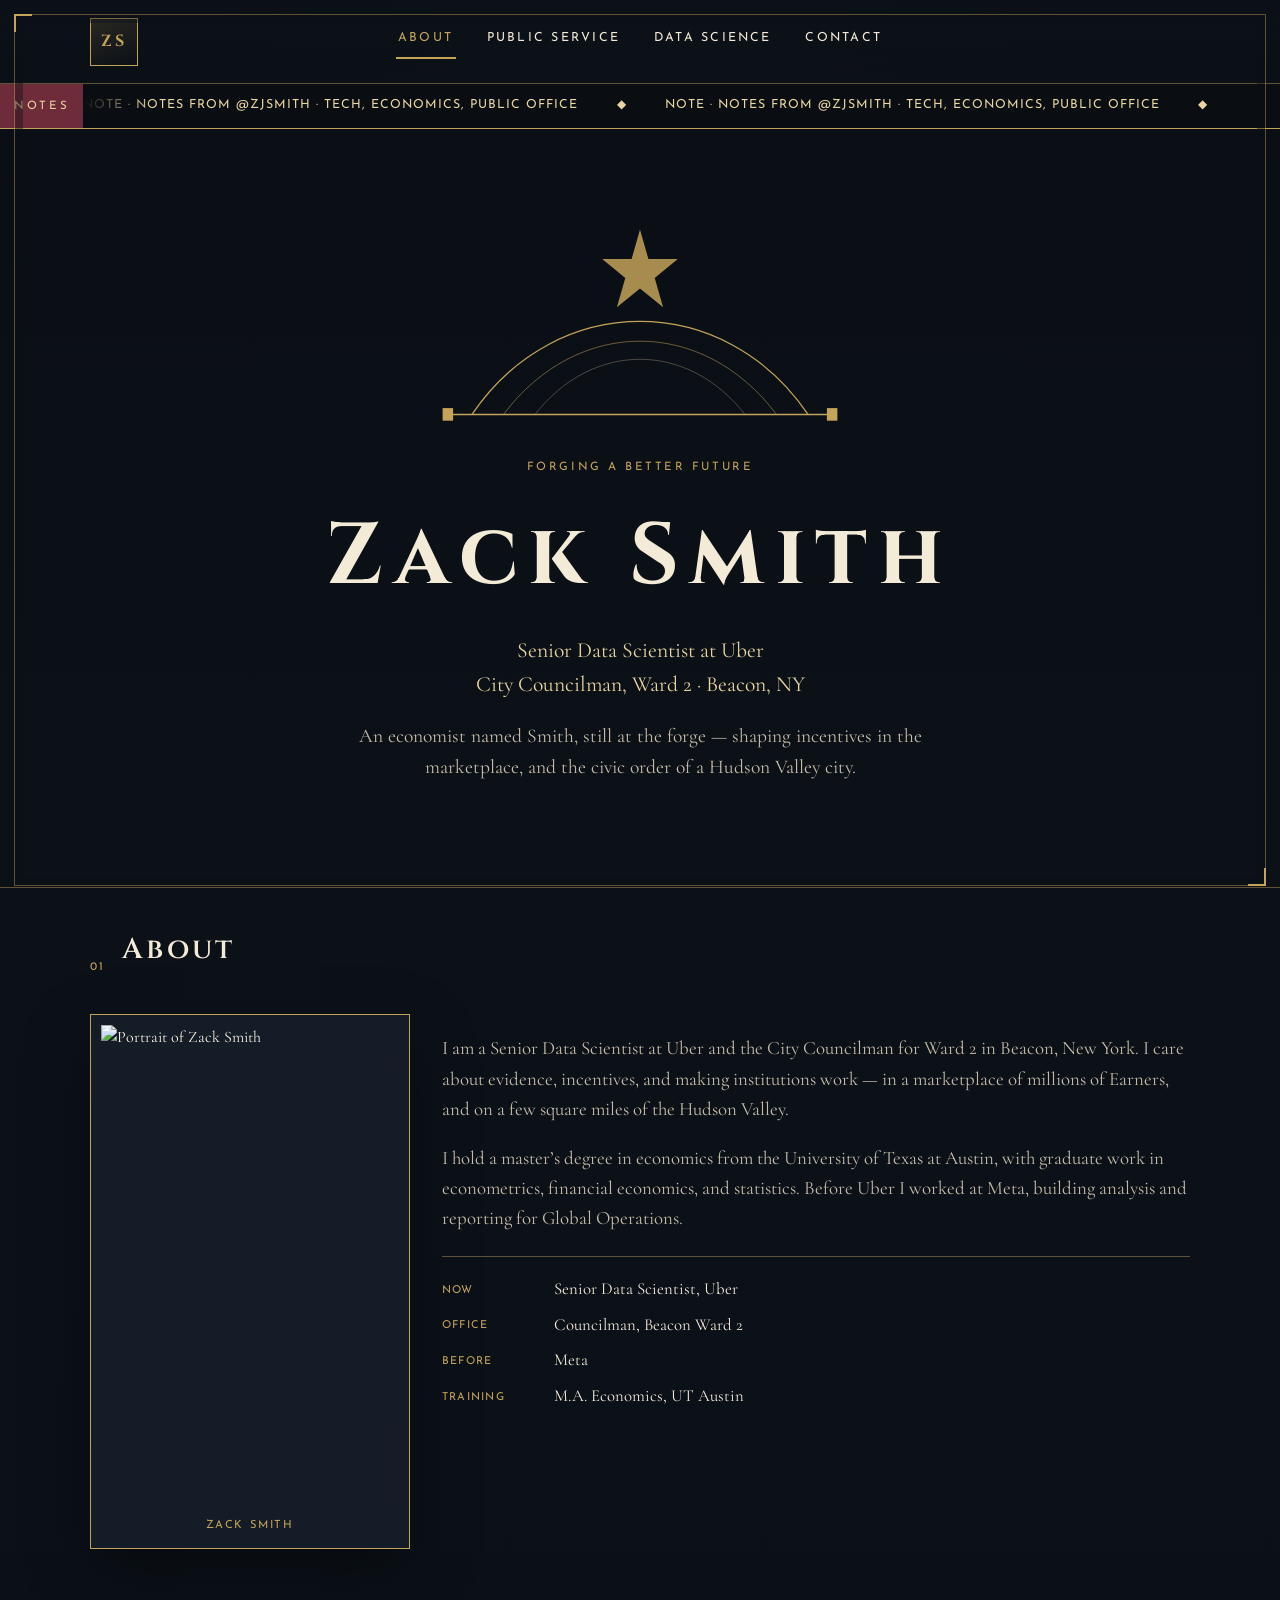
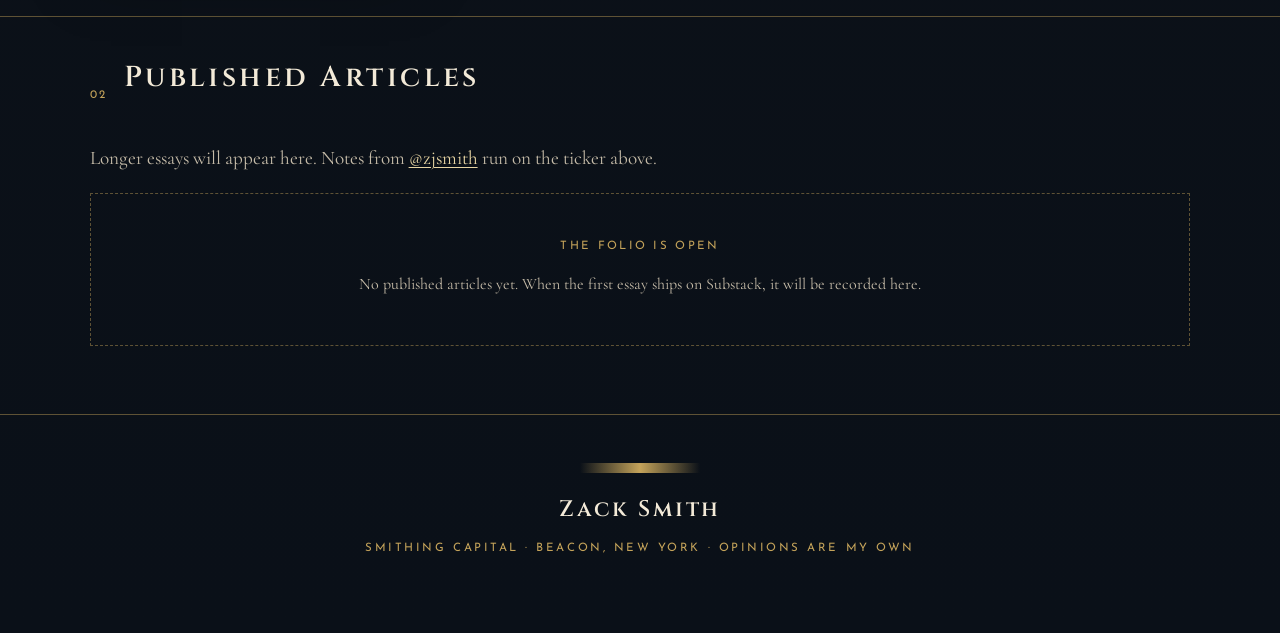
==== personal_website/index.html @ 1ad1dfb5 "Add Zack Smith personal site with an edit guide. Co-authored-by: Cursor <cursoragent@cursor.com>" ====
<!DOCTYPE html>
<html lang="en">
  <head>
    <meta charset="UTF-8" />
    <meta name="viewport" content="width=device-width, initial-scale=1.0" />
    <title>Zack Smith · Data Scientist &amp; Councilman</title>
    <meta
      name="description"
      content="Zack Smith is a Senior Data Scientist at Uber and City Councilman for Ward 2 in Beacon, New York. Writing on tech, economics, and public office."
    />
    <link rel="preconnect" href="https://fonts.googleapis.com" />
    <link rel="preconnect" href="https://fonts.gstatic.com" crossorigin />
    <link
      href="https://fonts.googleapis.com/css2?family=Cinzel:wght@400;600;700&family=Cormorant+Garamond:ital,wght@0,400;0,500;0,600;1,400;1,500&family=Josefin+Sans:wght@300;400;500;600&display=swap"
      rel="stylesheet"
    />
    <link rel="stylesheet" href="./src/styles.css" />
  </head>
  <body>
    <div class="page-frame" aria-hidden="true"></div>

    <header class="site-header">
      <a class="monogram" href="#about" aria-label="Zack Smith home">ZS</a>
      <nav class="site-nav" aria-label="Primary">
        <a href="#about" data-nav="about">About</a>
        <a href="#public-service" data-nav="public-service">Public Service</a>
        <a href="#data-science" data-nav="data-science">Data Science</a>
        <a href="#contact" data-nav="contact">Contact</a>
      </nav>
    </header>

    <div class="ticker-wrap" aria-label="Latest Substack notes">
      <span class="ticker-badge">Notes</span>
      <div class="ticker-window">
        <div class="ticker-track" id="ticker-track">
          <span>Loading the wire…</span>
        </div>
      </div>
    </div>

    <main>
      <section class="page is-active" id="about" data-page="about">
        <div class="hero">
          <div class="hero-ornament" aria-hidden="true">
            <svg viewBox="0 0 400 200" fill="none">
              <path d="M200 12 L208 40 L236 40 L214 58 L222 86 L200 68 L178 86 L186 58 L164 40 L192 40 Z" fill="#c4a35a" opacity="0.85" />
              <path d="M40 188 C120 70 280 70 360 188" stroke="#c4a35a" stroke-width="1.2" />
              <path d="M70 188 C140 95 260 95 330 188" stroke="#c4a35a" stroke-width="0.7" opacity="0.7" />
              <path d="M100 188 C155 118 245 118 300 188" stroke="#e8d5a3" stroke-width="0.5" opacity="0.55" />
              <line x1="20" y1="188" x2="380" y2="188" stroke="#c4a35a" stroke-width="1.4" />
              <rect x="12" y="182" width="10" height="12" fill="#c4a35a" />
              <rect x="378" y="182" width="10" height="12" fill="#c4a35a" />
            </svg>
          </div>
          <p class="eyebrow">Forging a better future</p>
          <h1>Zack Smith</h1>
          <p class="hero-roles">Senior Data Scientist at Uber<br />City Councilman, Ward 2 · Beacon, NY</p>
          <p class="hero-lede">
            An economist named Smith, still at the forge — shaping incentives in the marketplace,
            and the civic order of a Hudson Valley city.
          </p>
        </div>

        <div class="panel inner">
          <div class="section-head">
            <span class="section-index">01</span>
            <h2>About</h2>
            <div class="rule"></div>
          </div>
          <div class="about-grid">
            <div class="portrait-frame">
              <img
                src="https://pbs.twimg.com/profile_images/2091632681578536960/deAurGRJ_400x400.jpg"
                alt="Portrait of Zack Smith"
                width="480"
                height="480"
              />
              <span class="frame-caption">Zack Smith</span>
            </div>
            <div class="about-copy">
              <p>
                I am a Senior Data Scientist at Uber and the City Councilman for Ward 2 in Beacon,
                New York. I care about evidence, incentives, and making institutions work — in a
                marketplace of millions of Earners, and on a few square miles of the Hudson Valley.
              </p>
              <p>
                I hold a master’s degree in economics from the University of Texas at Austin, with
                graduate work in econometrics, financial economics, and statistics. Before Uber I
                worked at Meta, building analysis and reporting for Global Operations.
              </p>
              <ul class="vital-stats">
                <li><span>Now</span> Senior Data Scientist, Uber</li>
                <li><span>Office</span> Councilman, Beacon Ward 2</li>
                <li><span>Before</span> Meta</li>
                <li><span>Training</span> M.A. Economics, UT Austin</li>
              </ul>
            </div>
          </div>
        </div>

        <div class="panel inner articles-panel">
          <div class="section-head">
            <span class="section-index">02</span>
            <h2>Published Articles</h2>
            <div class="rule"></div>
          </div>
          <p class="dispatch-intro">
            Longer essays will appear here. Notes from
            <a href="https://substack.com/@zjsmith" target="_blank" rel="noopener noreferrer">@zjsmith</a>
            run on the ticker above.
          </p>
          <div id="article-list" class="article-list">
            <p class="feed-status on-dark">Loading articles…</p>
          </div>
        </div>
      </section>

      <section class="page" id="public-service" data-page="public-service" hidden>
        <div class="panel">
          <div class="section-head">
            <span class="section-index">03</span>
            <h2>Public Service</h2>
            <div class="rule"></div>
          </div>
          <div class="civic-layout">
            <div>
              <p class="civic-kicker">City of Beacon · Ward 2</p>
              <h3>Councilman Zack Smith</h3>
              <p>
                Sworn in on January 4, 2026. I ran because Beacon’s quality of life can be improved
                with data, research, and attention to residents who feel overlooked as the city
                redevelops.
              </p>
              <blockquote>
                “As a data scientist, I am able to use data and research to make the best-informed
                decisions for our city, which is especially important with big decisions coming for
                zoning and redevelopment projects.”
              </blockquote>
              <p>
                Priorities I have raised with Ward 2 residents include holding short-term-rental
                landlords accountable, working with Main Street landlords on weekend parking, and
                enforcing quality-of-life rules — parking, leashes, noise — so Beacon stays orderly
                as it grows.
              </p>
              <p>
                City Council meetings and workshops are streamed and archived on the City of Beacon
                YouTube channel. Follow along there, then write me at
                <a href="mailto:zsmith@beaconny.gov">zsmith@beaconny.gov</a>
                if you have a Ward 2 or city issue.
              </p>
              <div class="hero-links start">
                <a
                  class="gold-btn"
                  href="https://www.youtube.com/channel/UCvPpigGwZDeR7WYmw-SuDxg"
                  target="_blank"
                  rel="noopener noreferrer"
                  >City of Beacon on YouTube</a
                >
                <a
                  class="ghost-btn"
                  href="https://beaconny.gov/index.php/meeting-videos/"
                  target="_blank"
                  rel="noopener noreferrer"
                  >Meeting videos</a
                >
              </div>
            </div>
            <aside class="civic-card">
              <p class="civic-card-label">The Record</p>
              <ul>
                <li>First-time candidate, elected 2025</li>
                <li>Sworn in January 4, 2026</li>
                <li>Ward 2 representative</li>
                <li>Watch meetings on YouTube</li>
              </ul>
              <a
                class="text-link"
                href="https://highlandscurrent.org/2025/10/27/beacon-council-to-get-makeover/"
                target="_blank"
                rel="noopener noreferrer"
                >Candidate Q&amp;A, The Highlands Current →</a
              >
            </aside>
          </div>
        </div>
      </section>

      <section class="page" id="data-science" data-page="data-science" hidden>
        <div class="panel">
          <div class="section-head">
            <span class="section-index">04</span>
            <h2>Data Science</h2>
            <div class="rule"></div>
          </div>
          <div class="ds-layout">
            <div>
              <p class="civic-kicker">Uber · New York</p>
              <h3>Senior Data Scientist</h3>
              <p>
                I run experiments to improve the onboarding funnel for Earners — the people who
                drive, deliver, and make the marketplace work. The job is measurement with
                consequences: design the test, ship the analysis, and recommend the product change.
              </p>
              <p>
                Day to day that looks like A/B tests, switchbacks, and synthetic controls; Python
                notebooks end-to-end; Hive and Spark for scheduled datasets; Presto SQL for
                analysis; and dashboards in Google Data Studio for engineering, product, and senior
                leadership.
              </p>
              <p>
                Code and one-off analytics live on GitHub.
              </p>
              <a
                class="gold-btn"
                href="https://github.com/ZSmith-Analytics"
                target="_blank"
                rel="noopener noreferrer"
                >GitHub · ZSmith-Analytics</a
              >
            </div>
            <aside class="civic-card">
              <p class="civic-card-label">The Bench</p>
              <ul>
                <li>Experiment design &amp; causal inference</li>
                <li>Python, Presto SQL, Hive, Spark</li>
                <li>Product science for Earner onboarding</li>
                <li>Stakeholder reporting &amp; decision memos</li>
              </ul>
            </aside>
          </div>
        </div>
      </section>

      <section class="page" id="contact" data-page="contact" hidden>
        <div class="panel">
          <div class="section-head">
            <span class="section-index">05</span>
            <h2>Contact</h2>
            <div class="rule"></div>
          </div>
          <div class="contact-grid">
            <article class="contact-card">
              <p class="ticket-kicker">Personal or business inquiries</p>
              <h3>
                <a href="mailto:zacksmith.analytics@outlook.com">zacksmith.analytics@outlook.com</a>
              </h3>
              <p>For personal or business inquiries.</p>
            </article>
            <article class="contact-card">
              <p class="ticket-kicker">City of Beacon</p>
              <h3>
                <a href="mailto:zsmith@beaconny.gov">zsmith@beaconny.gov</a>
              </h3>
              <p>For City of Beacon issues.</p>
            </article>
            <article class="contact-card socials">
              <p class="ticket-kicker">Socials</p>
              <h3>To keep up with my latest</h3>
              <ul class="social-list">
                <li>
                  <a href="https://x.com/zacksmith_data" target="_blank" rel="noopener noreferrer">X · @zacksmith_data</a>
                </li>
                <li>
                  <a href="https://zjsmith.substack.com" target="_blank" rel="noopener noreferrer">Substack · @zjsmith</a>
                </li>
                <li>
                  <a href="https://www.linkedin.com/in/zachary-smith-data/" target="_blank" rel="noopener noreferrer">LinkedIn</a>
                </li>
                <li>
                  <a href="https://github.com/ZSmith-Analytics" target="_blank" rel="noopener noreferrer">GitHub</a>
                </li>
              </ul>
            </article>
          </div>
        </div>
      </section>
    </main>

    <footer class="site-footer">
      <div class="footer-ornament" aria-hidden="true"></div>
      <p class="footer-name">Zack Smith</p>
      <p class="footer-meta">Smithing capital · Beacon, New York · Opinions are my own</p>
    </footer>

    <script type="module" src="./src/main.js"></script>
  </body>
</html>
---- personal_website/src/styles.css ----
:root {
  --navy: #0c1118;
  --navy-2: #141c28;
  --ink: #f3ead8;
  --muted: #c5bba8;
  --gold: #c4a35a;
  --gold-bright: #e8d5a3;
  --burgundy: #6e2c3a;
  --line: rgba(196, 163, 90, 0.45);
  --shadow: 0 24px 60px rgba(0, 0, 0, 0.35);
}

*,
*::before,
*::after {
  box-sizing: border-box;
}

html {
  scroll-behavior: smooth;
}

body {
  margin: 0;
  font-family: "Cormorant Garamond", Georgia, serif;
  background:
    radial-gradient(1200px 600px at 50% -10%, rgba(196, 163, 90, 0.12), transparent 55%),
    linear-gradient(180deg, #0a0e14 0%, var(--navy) 40%, #0a1018 100%);
  color: var(--ink);
  line-height: 1.6;
  min-height: 100vh;
}

.page-frame {
  pointer-events: none;
  position: fixed;
  inset: 14px;
  border: 1px solid var(--line);
  box-shadow: inset 0 0 0 8px rgba(12, 17, 24, 0.4);
  z-index: 40;
}

.page-frame::before,
.page-frame::after {
  content: "";
  position: absolute;
  width: 18px;
  height: 18px;
  border: 2px solid var(--gold);
}

.page-frame::before {
  top: -1px;
  left: -1px;
  border-right: 0;
  border-bottom: 0;
}

.page-frame::after {
  right: -1px;
  bottom: -1px;
  border-left: 0;
  border-top: 0;
}

a {
  color: var(--gold-bright);
  text-decoration-thickness: 1px;
  text-underline-offset: 3px;
}

img {
  max-width: 100%;
  display: block;
}

.site-header {
  position: sticky;
  top: 0;
  z-index: 30;
  display: grid;
  grid-template-columns: 48px 1fr 48px;
  align-items: center;
  gap: 1.5rem;
  padding: 1.1rem 7vw;
  background: linear-gradient(180deg, rgba(12, 17, 24, 0.96), rgba(12, 17, 24, 0.78));
  border-bottom: 1px solid var(--line);
  backdrop-filter: blur(10px);
}

.monogram {
  font-family: "Cinzel", serif;
  font-weight: 700;
  letter-spacing: 0.18em;
  color: var(--gold);
  border: 1px solid var(--gold);
  width: 48px;
  height: 48px;
  display: grid;
  place-items: center;
  text-decoration: none;
  background: linear-gradient(160deg, rgba(196, 163, 90, 0.16), transparent);
}

.site-nav {
  display: flex;
  justify-content: center;
  gap: 1.8rem;
  font-family: "Josefin Sans", sans-serif;
  font-size: 0.78rem;
  letter-spacing: 0.18em;
  text-transform: uppercase;
}

.site-nav a {
  color: var(--ink);
  text-decoration: none;
  padding: 0.35rem 0.15rem 0.5rem;
  border-bottom: 2px solid transparent;
}

.site-nav a:hover,
.site-nav a.is-active {
  color: var(--gold);
}

.site-nav a.is-active {
  border-bottom-color: var(--gold);
}

.page {
  display: none;
}

.page.is-active {
  display: block !important;
}

.hero {
  text-align: center;
  padding: 5.5rem 7vw 4.5rem;
}

.hero-ornament {
  width: min(420px, 80vw);
  margin: 0 auto 1.4rem;
}

.eyebrow,
.ticket-kicker,
.civic-kicker,
.civic-card-label,
.when,
.section-index,
.ticker-badge,
.footer-meta {
  font-family: "Josefin Sans", sans-serif;
  letter-spacing: 0.22em;
  text-transform: uppercase;
  font-size: 0.72rem;
  color: var(--gold);
}

.hero h1,
.section-head h2,
.footer-name {
  font-family: "Cinzel", serif;
  font-weight: 600;
  letter-spacing: 0.12em;
  margin: 0.2rem 0;
}

.hero h1 {
  font-size: clamp(2.8rem, 8vw, 5.4rem);
  font-weight: 700;
}

.hero-roles {
  font-size: 1.35rem;
  color: var(--gold-bright);
  margin: 0.4rem 0 1.2rem;
}

.hero-lede {
  max-width: 38rem;
  margin: 0 auto 2rem;
  font-size: 1.22rem;
  color: var(--muted);
}

.hero-links,
.footer-links {
  display: flex;
  flex-wrap: wrap;
  gap: 0.8rem;
  justify-content: center;
}

.hero-links.start {
  justify-content: flex-start;
  margin-top: 1.4rem;
}

.gold-btn,
.ghost-btn {
  font-family: "Josefin Sans", sans-serif;
  letter-spacing: 0.14em;
  text-transform: uppercase;
  font-size: 0.72rem;
  padding: 0.85rem 1.2rem;
  text-decoration: none;
  display: inline-block;
}

.gold-btn {
  background: linear-gradient(180deg, #d9bc74, var(--gold));
  color: #1a140c;
  border: 1px solid #f0e1b4;
}

.gold-btn.compact {
  margin-top: 1rem;
  padding: 0.65rem 0.95rem;
}

.ghost-btn {
  border: 1px solid var(--line);
  color: var(--ink);
}

.panel {
  padding: 4.2rem 7vw;
  border-top: 1px solid var(--line);
}

.panel.inner {
  padding-top: 2.2rem;
}

.section-head {
  display: grid;
  grid-template-columns: auto 1fr auto;
  align-items: end;
  gap: 1rem;
  margin-bottom: 2.4rem;
}

.section-head h2 {
  font-size: 1.8rem;
}

.rule {
  height: 1px;
  background: linear-gradient(90deg, var(--gold), transparent);
  align-self: center;
}

.about-grid,
.civic-layout,
.ds-layout,
.contact-grid,
.article-list {
  display: grid;
  gap: 2rem;
}

.about-grid {
  grid-template-columns: minmax(220px, 320px) 1fr;
  align-items: start;
}

.portrait-frame {
  border: 1px solid var(--gold);
  padding: 10px;
  background: var(--navy-2);
  box-shadow: var(--shadow);
}

.portrait-frame img {
  width: 100%;
  aspect-ratio: 1;
  object-fit: cover;
  filter: contrast(1.05) saturate(0.85);
}

.frame-caption {
  display: block;
  text-align: center;
  padding: 0.7rem 0 0.2rem;
  font-family: "Josefin Sans", sans-serif;
  letter-spacing: 0.14em;
  text-transform: uppercase;
  font-size: 0.7rem;
  color: var(--gold);
}

.about-copy p,
.civic-layout p,
.ds-layout p,
.contact-card p {
  font-size: 1.18rem;
  color: var(--muted);
}

.vital-stats {
  list-style: none;
  padding: 1.2rem 0 0;
  margin: 1.4rem 0 0;
  border-top: 1px solid var(--line);
  display: grid;
  gap: 0.55rem;
}

.vital-stats li {
  display: grid;
  grid-template-columns: 7rem 1fr;
  font-size: 1.05rem;
}

.vital-stats span {
  color: var(--gold);
  font-family: "Josefin Sans", sans-serif;
  letter-spacing: 0.12em;
  text-transform: uppercase;
  font-size: 0.68rem;
  padding-top: 0.35rem;
}

.timeline {
  list-style: none;
  margin: 0;
  padding: 0;
  display: grid;
  gap: 2rem;
}

.timeline li {
  padding-left: 1.4rem;
  border-left: 2px solid var(--gold);
}

.civic-layout h3,
.ds-layout h3,
.contact-card h3,
.article-card h3 {
  font-family: "Cinzel", serif;
  font-size: 1.25rem;
  margin: 0.2rem 0 0.6rem;
}

.contact-card h3 a,
.article-card h3 a {
  color: inherit;
  text-decoration: none;
}

.contact-card h3 a:hover,
.article-card h3 a:hover {
  color: var(--gold);
}

.where {
  color: var(--gold-bright);
  font-style: italic;
  margin: 0.15rem 0 0.4rem;
}

.civic {
  background: linear-gradient(180deg, rgba(110, 44, 58, 0.16), transparent 70%);
}

.civic-layout,
.ds-layout {
  grid-template-columns: 1.4fr 0.8fr;
}

.contact-grid {
  grid-template-columns: 1fr 1fr;
}

.contact-card {
  border: 1px solid var(--line);
  padding: 1.6rem 1.5rem;
  background: rgba(20, 28, 40, 0.55);
}

.contact-card.socials {
  grid-column: 1 / -1;
}

.social-list {
  list-style: none;
  padding: 0;
  margin: 0.8rem 0 0;
  display: grid;
  gap: 0.45rem;
}

.social-list a {
  font-family: "Josefin Sans", sans-serif;
  letter-spacing: 0.08em;
  text-transform: uppercase;
  font-size: 0.82rem;
  text-decoration: none;
}

.empty-folio {
  border: 1px dashed var(--line);
  padding: 2rem 1.5rem;
  text-align: center;
  color: var(--muted);
}

.empty-kicker {
  font-family: "Josefin Sans", sans-serif;
  letter-spacing: 0.2em;
  text-transform: uppercase;
  font-size: 0.72rem;
  color: var(--gold);
}

.article-card {
  border-top: 2px solid var(--gold);
  padding-top: 1rem;
}

.feed-status.on-dark {
  color: var(--muted);
}

blockquote {
  margin: 1.4rem 0;
  padding: 0 0 0 1.2rem;
  border-left: 3px solid var(--gold);
  font-size: 1.28rem;
  font-style: italic;
  color: var(--ink);
}

.civic-card {
  border: 1px solid var(--gold);
  padding: 1.5rem;
  background: rgba(20, 28, 40, 0.7);
  align-self: start;
}

.civic-card ul {
  padding-left: 1.1rem;
  color: var(--muted);
}

.text-link {
  display: inline-block;
  margin-top: 0.8rem;
  font-family: "Josefin Sans", sans-serif;
  font-size: 0.75rem;
  letter-spacing: 0.08em;
  text-transform: uppercase;
}

.dispatch-intro {
  font-size: 1.2rem;
  color: var(--muted);
  max-width: 46rem;
}

.ticker-wrap {
  margin: 0;
  display: grid;
  grid-template-columns: auto 1fr;
  border-bottom: 1px solid var(--gold);
  background: #0a0d12;
  overflow: hidden;
  position: sticky;
  top: 73px;
  z-index: 25;
}

.ticker-badge {
  padding: 0.7rem 0.9rem;
  background: var(--burgundy);
  color: var(--gold-bright);
  display: grid;
  place-items: center;
}

.ticker-window {
  overflow: hidden;
  mask-image: linear-gradient(90deg, transparent, #000 6%, #000 94%, transparent);
}

.ticker-track {
  display: flex;
  gap: 2.4rem;
  white-space: nowrap;
  padding: 0.75rem 0;
  width: max-content;
  animation: marquee 42s linear infinite;
  font-family: "Josefin Sans", sans-serif;
  letter-spacing: 0.08em;
  text-transform: uppercase;
  font-size: 0.78rem;
  color: var(--gold-bright);
}

.ticker-track a {
  color: var(--gold-bright);
  text-decoration: none;
}

@keyframes marquee {
  from {
    transform: translateX(0);
  }
  to {
    transform: translateX(-50%);
  }
}

.ticket-row {
  grid-template-columns: 1fr 1fr;
}

.ticket {
  display: grid;
  grid-template-columns: 88px 1fr;
  min-height: 320px;
  background: #f4ead8;
  color: #1b140f;
  box-shadow: var(--shadow);
  position: relative;
}

.ticket::before,
.ticket::after {
  content: "";
  position: absolute;
  width: 18px;
  height: 18px;
  background: var(--navy);
  border-radius: 50%;
  left: 79px;
}

.ticket::before {
  top: -9px;
}

.ticket::after {
  bottom: -9px;
}

.ticket-stub {
  background: repeating-linear-gradient(
    135deg,
    #6e2c3a,
    #6e2c3a 10px,
    #5a2430 10px,
    #5a2430 20px
  );
  color: #f4ead8;
  writing-mode: vertical-rl;
  transform: rotate(180deg);
  display: flex;
  justify-content: space-between;
  align-items: center;
  padding: 1rem 0.4rem;
  font-family: "Josefin Sans", sans-serif;
  letter-spacing: 0.18em;
  text-transform: uppercase;
  font-size: 0.72rem;
  border-right: 2px dashed rgba(244, 234, 216, 0.45);
}

.ticket-stub.substack {
  background: repeating-linear-gradient(
    135deg,
    #1c2a22,
    #1c2a22 10px,
    #152019 10px,
    #152019 20px
  );
}

.stub-num {
  letter-spacing: 0.08em;
}

.ticket-body {
  padding: 1.4rem 1.5rem 1.5rem;
}

.ticket-kicker {
  color: var(--burgundy);
  margin: 0;
}

.ticket-body h3 {
  color: #1b140f;
}

.feed-list {
  display: grid;
  gap: 0.9rem;
  min-height: 8rem;
}

.feed-item {
  border-bottom: 1px solid rgba(110, 44, 58, 0.2);
  padding-bottom: 0.7rem;
}

.feed-item a {
  color: #1b140f;
  font-weight: 600;
  text-decoration: none;
  font-size: 1.08rem;
}

.feed-item p {
  margin: 0.25rem 0 0;
  color: #4d4338;
  font-size: 1rem;
}

.feed-meta {
  font-family: "Josefin Sans", sans-serif;
  font-size: 0.68rem;
  letter-spacing: 0.12em;
  text-transform: uppercase;
  color: #8a6a2f;
}

.feed-status {
  color: #5c5248;
  font-style: italic;
}

.tweet-embed {
  max-height: 360px;
  overflow: auto;
  background: #f4ead8;
}

.tweet-embed iframe {
  width: 100% !important;
}

.edu-grid {
  grid-template-columns: repeat(3, 1fr);
}

.edu-grid article {
  border-top: 2px solid var(--gold);
  padding-top: 1rem;
}

.site-footer {
  padding: 3rem 7vw 4rem;
  text-align: center;
  border-top: 1px solid var(--line);
}

.footer-ornament {
  width: 120px;
  height: 10px;
  margin: 0 auto 1.2rem;
  background: linear-gradient(90deg, transparent, var(--gold), transparent);
}

.footer-name {
  font-size: 1.4rem;
}

.footer-links a {
  font-family: "Josefin Sans", sans-serif;
  font-size: 0.75rem;
  letter-spacing: 0.14em;
  text-transform: uppercase;
  text-decoration: none;
  color: var(--muted);
}

.footer-links a:hover {
  color: var(--gold);
}

@media (max-width: 900px) {
  .page-frame {
    display: none;
  }

  .site-header {
    grid-template-columns: 1fr;
    justify-items: center;
    padding: 0.9rem 1.2rem;
  }

  .site-nav {
    order: 3;
    width: 100%;
    justify-content: center;
    flex-wrap: wrap;
    gap: 0.9rem 1.1rem;
  }

  .about-grid,
  .civic-layout,
  .ds-layout,
  .contact-grid {
    grid-template-columns: 1fr;
  }

  .contact-card.socials {
    grid-column: auto;
  }

  .ticker-wrap {
    top: auto;
    position: relative;
  }

  .ticket {
    grid-template-columns: 64px 1fr;
  }

  .ticket::before,
  .ticket::after {
    left: 55px;
  }
}
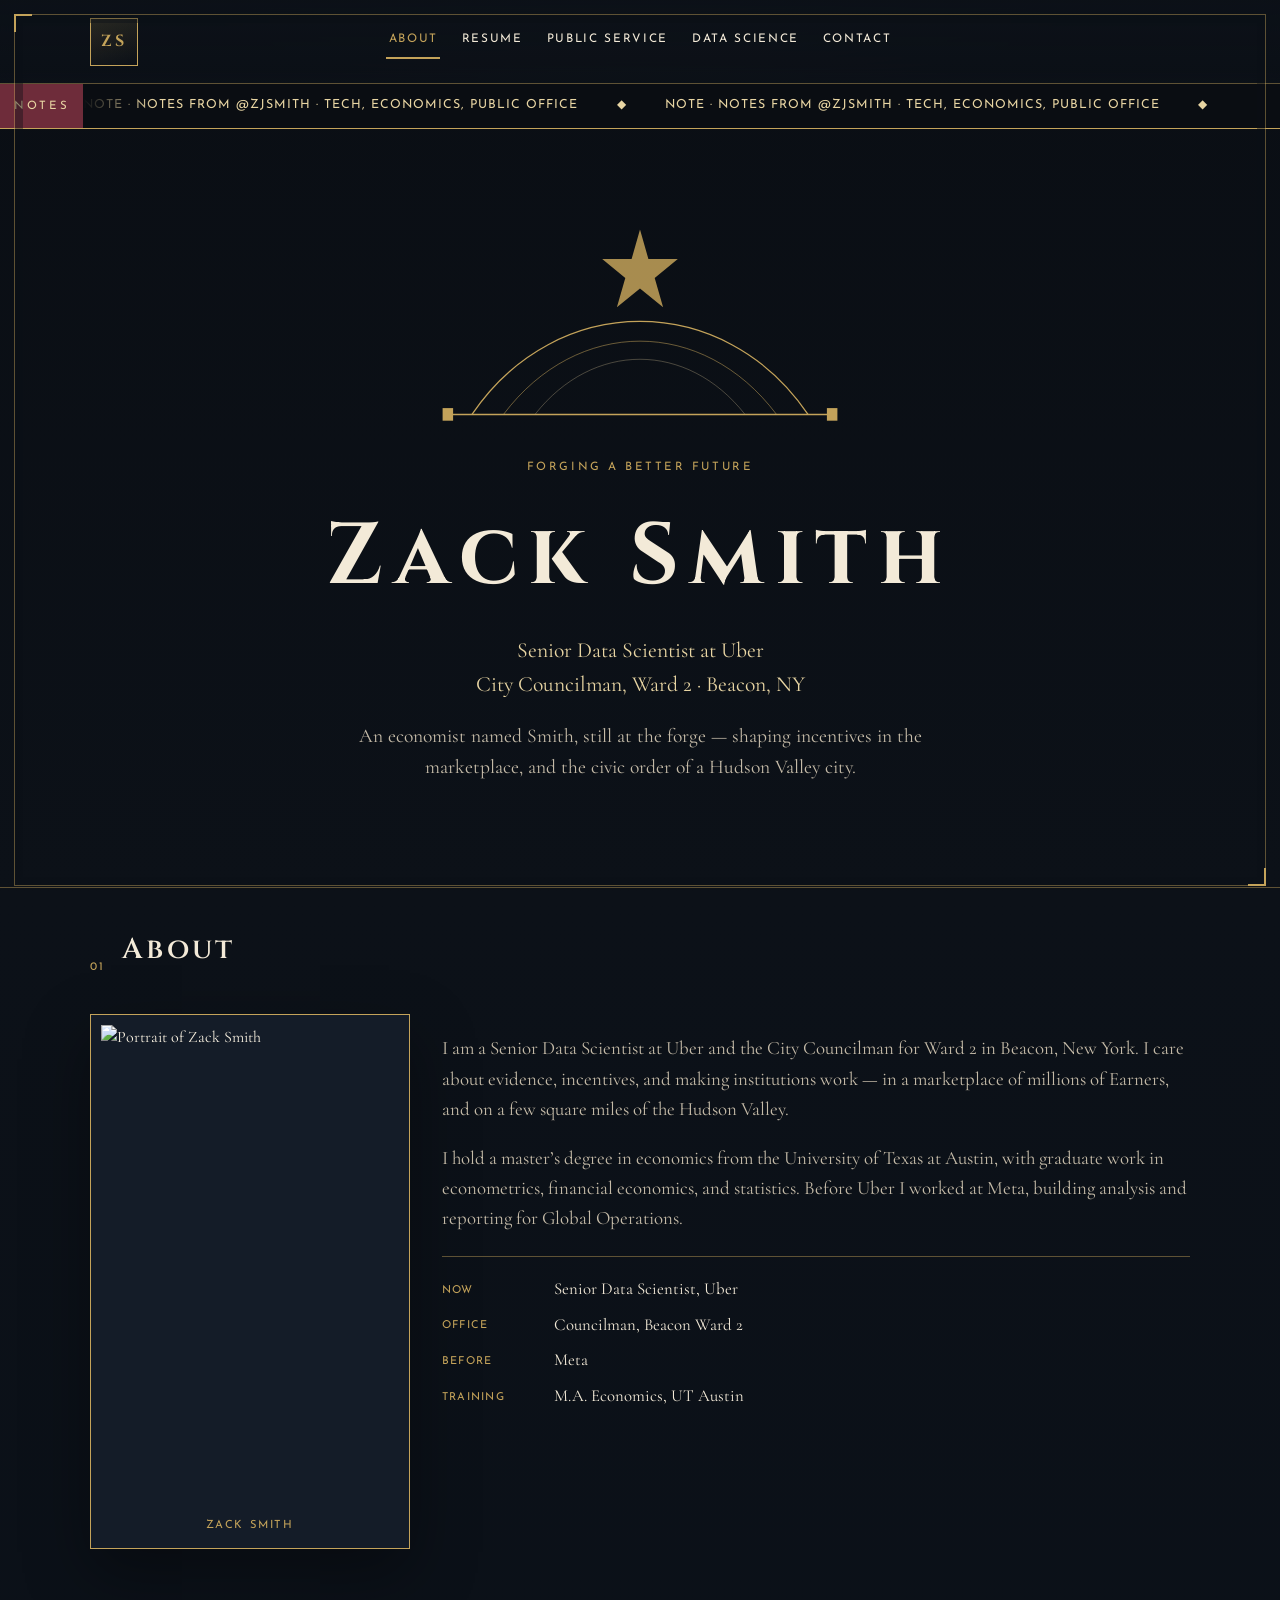
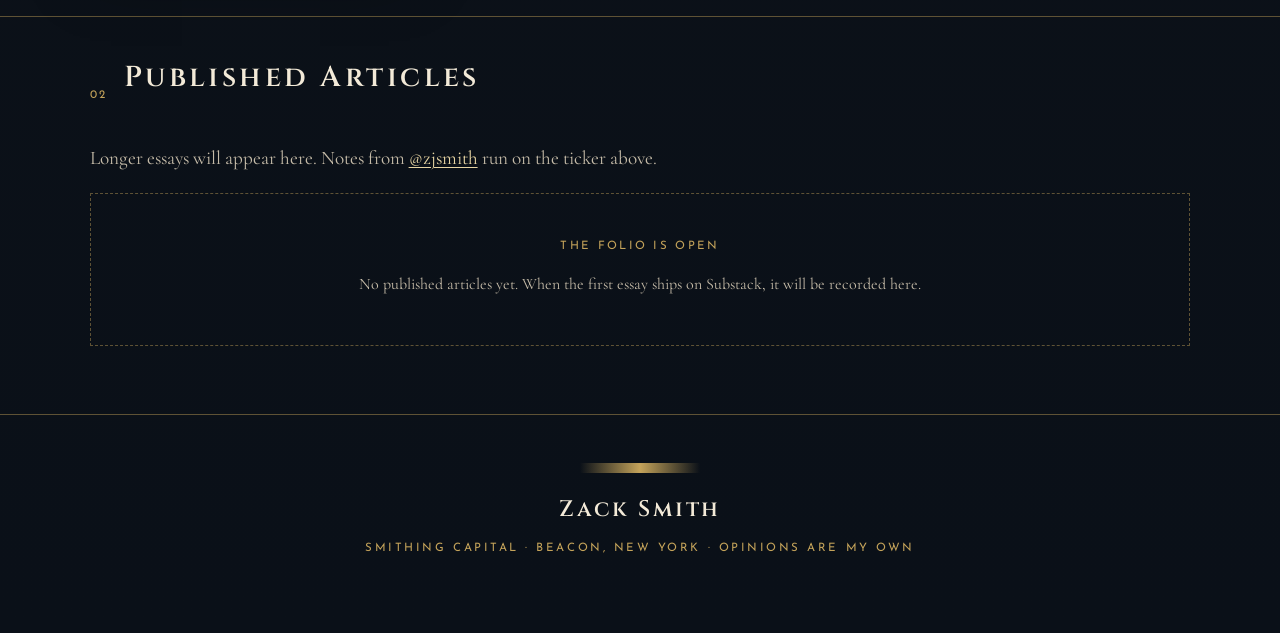
==== commit 42272a35: "Add resume to the site and deploy via GitHub Pages. Co-authored-by: Cursor <cursoragent@cursor.com>" ====
--- a/personal_website/index.html
+++ b/personal_website/index.html
@@ -23,6 +23,7 @@
       <a class="monogram" href="#about" aria-label="Zack Smith home">ZS</a>
       <nav class="site-nav" aria-label="Primary">
         <a href="#about" data-nav="about">About</a>
+        <a href="#resume" data-nav="resume">Resume</a>
         <a href="#public-service" data-nav="public-service">Public Service</a>
         <a href="#data-science" data-nav="data-science">Data Science</a>
         <a href="#contact" data-nav="contact">Contact</a>
@@ -210,13 +211,16 @@
               <p>
                 Code and one-off analytics live on GitHub.
               </p>
-              <a
-                class="gold-btn"
-                href="https://github.com/ZSmith-Analytics"
-                target="_blank"
-                rel="noopener noreferrer"
-                >GitHub · ZSmith-Analytics</a
-              >
+              <div class="hero-links start">
+                <a class="gold-btn" href="#resume">Resume</a>
+                <a
+                  class="gold-btn"
+                  href="https://github.com/ZSmith-Analytics"
+                  target="_blank"
+                  rel="noopener noreferrer"
+                  >GitHub · ZSmith-Analytics</a
+                >
+              </div>
             </div>
             <aside class="civic-card">
               <p class="civic-card-label">The Bench</p>
@@ -228,6 +232,78 @@
               </ul>
             </aside>
           </div>
+        </div>
+      </section>
+
+      <section class="page" id="resume" data-page="resume" hidden>
+        <div class="panel">
+          <div class="section-head">
+            <span class="section-index">02</span>
+            <h2>Resume</h2>
+            <div class="rule"></div>
+          </div>
+          <p class="dispatch-intro">
+            Open the
+            <a href="./resume.html">print-friendly copy</a>
+            if you want to save or paste into a document.
+          </p>
+          <article class="resume-folio">
+            <p class="resume-name">Zack Smith</p>
+            <p class="resume-role">Senior Data Scientist</p>
+            <p class="resume-contact">
+              New York City, New York · zacksmith.analytics@outlook.com · (716) 909-1652
+            </p>
+
+            <h3>Summary</h3>
+            <p>
+              Senior Data Scientist at Uber for the past 5 years, working in Earner Access. I specialize in A/B testing, Causal Inference, and Synthetic Control.
+            </p>
+            <p>
+              I work in an embedded Product team, directly with Senior Product Managers, Senior Engineers, and Tech Leaders, and I have produced dozens of proactive analyses with bespoke metrics that I have developed end-to-end.
+            </p>
+            <p>
+              My analyses have driven business decisions that have saved tens of millions of dollars for the business, and led to double-digit percentage improvements in the Uber Earner Onboarding funnel.
+            </p>
+            <p>
+              I have ultimately presented this work to executive leaders, external stakeholders, and Staff+ level Science experts at the company.
+            </p>
+
+            <h3>Experience</h3>
+            <div class="resume-job">
+              <div class="resume-job-head">
+                <strong>Uber</strong>
+                <span>New York · 2021–Present</span>
+              </div>
+              <p class="resume-title">Senior Data Scientist / Tech Lead</p>
+              <ul>
+                <li>Run experiments to improve the onboarding funnel for Earners — the people who drive, deliver, and make the marketplace work — then recommend product changes to engineering, product, and senior leadership.</li>
+                <li>Design and analyze A/B tests, switchback experiments, and synthetic controls; build studies end-to-end in Python.</li>
+                <li>Schedule production datasets with Hive and Spark; analyze with Presto SQL.</li>
+                <li>Create bespoke metrics and operationalize through pipelines, then report through interactive end-user dashboards.</li>
+                <li>Leading a team with scope across background check, enforcement, and re-onboarding analytics.</li>
+              </ul>
+            </div>
+            <div class="resume-job">
+              <div class="resume-job-head">
+                <strong>Meta</strong>
+                <span>Austin, TX · 2017–2021</span>
+              </div>
+              <p class="resume-title">Data Analyst, Global Operations</p>
+              <ul>
+                <li>Was the go-to data stakeholder in Global IP Operations, building many of the organization's key pipelines and dashboards, while building the organization’s vendor quality measurement framework.</li>
+                <li>Prior, I was the go-to data stakeholder in Ads Integrity Operations. I likewise built many of the organization's key datasets and metrics, while designing a group-sourced quality auditing framework that persisted as the gold-standard Global Operations measurement design for 5+ years.</li>
+              </ul>
+            </div>
+
+            <h3>Education</h3>
+            <p><strong>The University of Texas at Austin</strong><br />Master of Arts, Economics. Graduate work in Econometrics, Financial Economics, and Statistics.</p>
+            <p><strong>SUNY Geneseo</strong><br />Bachelor of Science, Political Science / Economics double-major</p>
+
+            <h3>Skills</h3>
+            <p><strong>Methods:</strong> Experiment design, Causal inference, A/B tests, Switchbacks, Synthetic Controls</p>
+            <p><strong>Tools:</strong> Python, Presto SQL, Hive, Spark, Google Data Studio</p>
+            <p><strong>Focus:</strong> End-to-end ownership of essential business areas, providing data vision and leadership to help the business make the best possible decisions, with integrity</p>
+          </article>
         </div>
       </section>
 
--- a/personal_website/src/styles.css
+++ b/personal_website/src/styles.css
@@ -105,10 +105,10 @@
 .site-nav {
   display: flex;
   justify-content: center;
-  gap: 1.8rem;
-  font-family: "Josefin Sans", sans-serif;
-  font-size: 0.78rem;
-  letter-spacing: 0.18em;
+  gap: 1.2rem;
+  font-family: "Josefin Sans", sans-serif;
+  font-size: 0.74rem;
+  letter-spacing: 0.14em;
   text-transform: uppercase;
 }
 
@@ -424,8 +424,79 @@
   padding-top: 1rem;
 }
 
-.feed-status.on-dark {
-  color: var(--muted);
+.resume-folio {
+  background: #f4ead8;
+  color: #1b140f;
+  padding: 2rem 1.8rem 2.2rem;
+  box-shadow: var(--shadow);
+  max-width: 52rem;
+}
+
+.resume-folio h3 {
+  font-family: "Josefin Sans", sans-serif;
+  letter-spacing: 0.16em;
+  text-transform: uppercase;
+  font-size: 0.78rem;
+  color: var(--burgundy);
+  border-bottom: 1.5px solid var(--gold);
+  padding-bottom: 0.3rem;
+  margin: 1.4rem 0 0.7rem;
+}
+
+.resume-folio p,
+.resume-folio li {
+  font-size: 1.05rem;
+  color: #3d342c;
+}
+
+.resume-folio ul {
+  margin: 0.3rem 0 0.8rem;
+  padding-left: 1.2rem;
+}
+
+.resume-name {
+  font-family: "Cinzel", serif;
+  font-size: 2rem;
+  letter-spacing: 0.12em;
+  text-align: center;
+  margin: 0 0 0.2rem;
+  color: #1b140f;
+}
+
+.resume-role,
+.resume-contact {
+  font-family: "Josefin Sans", sans-serif;
+  text-align: center;
+  letter-spacing: 0.08em;
+  text-transform: uppercase;
+  font-size: 0.78rem;
+  color: #6b5a3a;
+  margin: 0 0 0.4rem;
+}
+
+.resume-job {
+  margin-bottom: 1rem;
+}
+
+.resume-job-head {
+  display: flex;
+  justify-content: space-between;
+  gap: 1rem;
+  font-size: 1.1rem;
+}
+
+.resume-job-head span {
+  font-family: "Josefin Sans", sans-serif;
+  font-size: 0.72rem;
+  letter-spacing: 0.08em;
+  text-transform: uppercase;
+  color: #8a6a2f;
+  padding-top: 0.25rem;
+}
+
+.resume-title {
+  font-style: italic;
+  margin: 0.15rem 0 0.4rem;
 }
 
 blockquote {
@@ -715,9 +786,9 @@
     grid-column: auto;
   }
 
-  .ticker-wrap {
-    top: auto;
-    position: relative;
+  .resume-job-head {
+    flex-direction: column;
+    gap: 0.15rem;
   }
 
   .ticket {
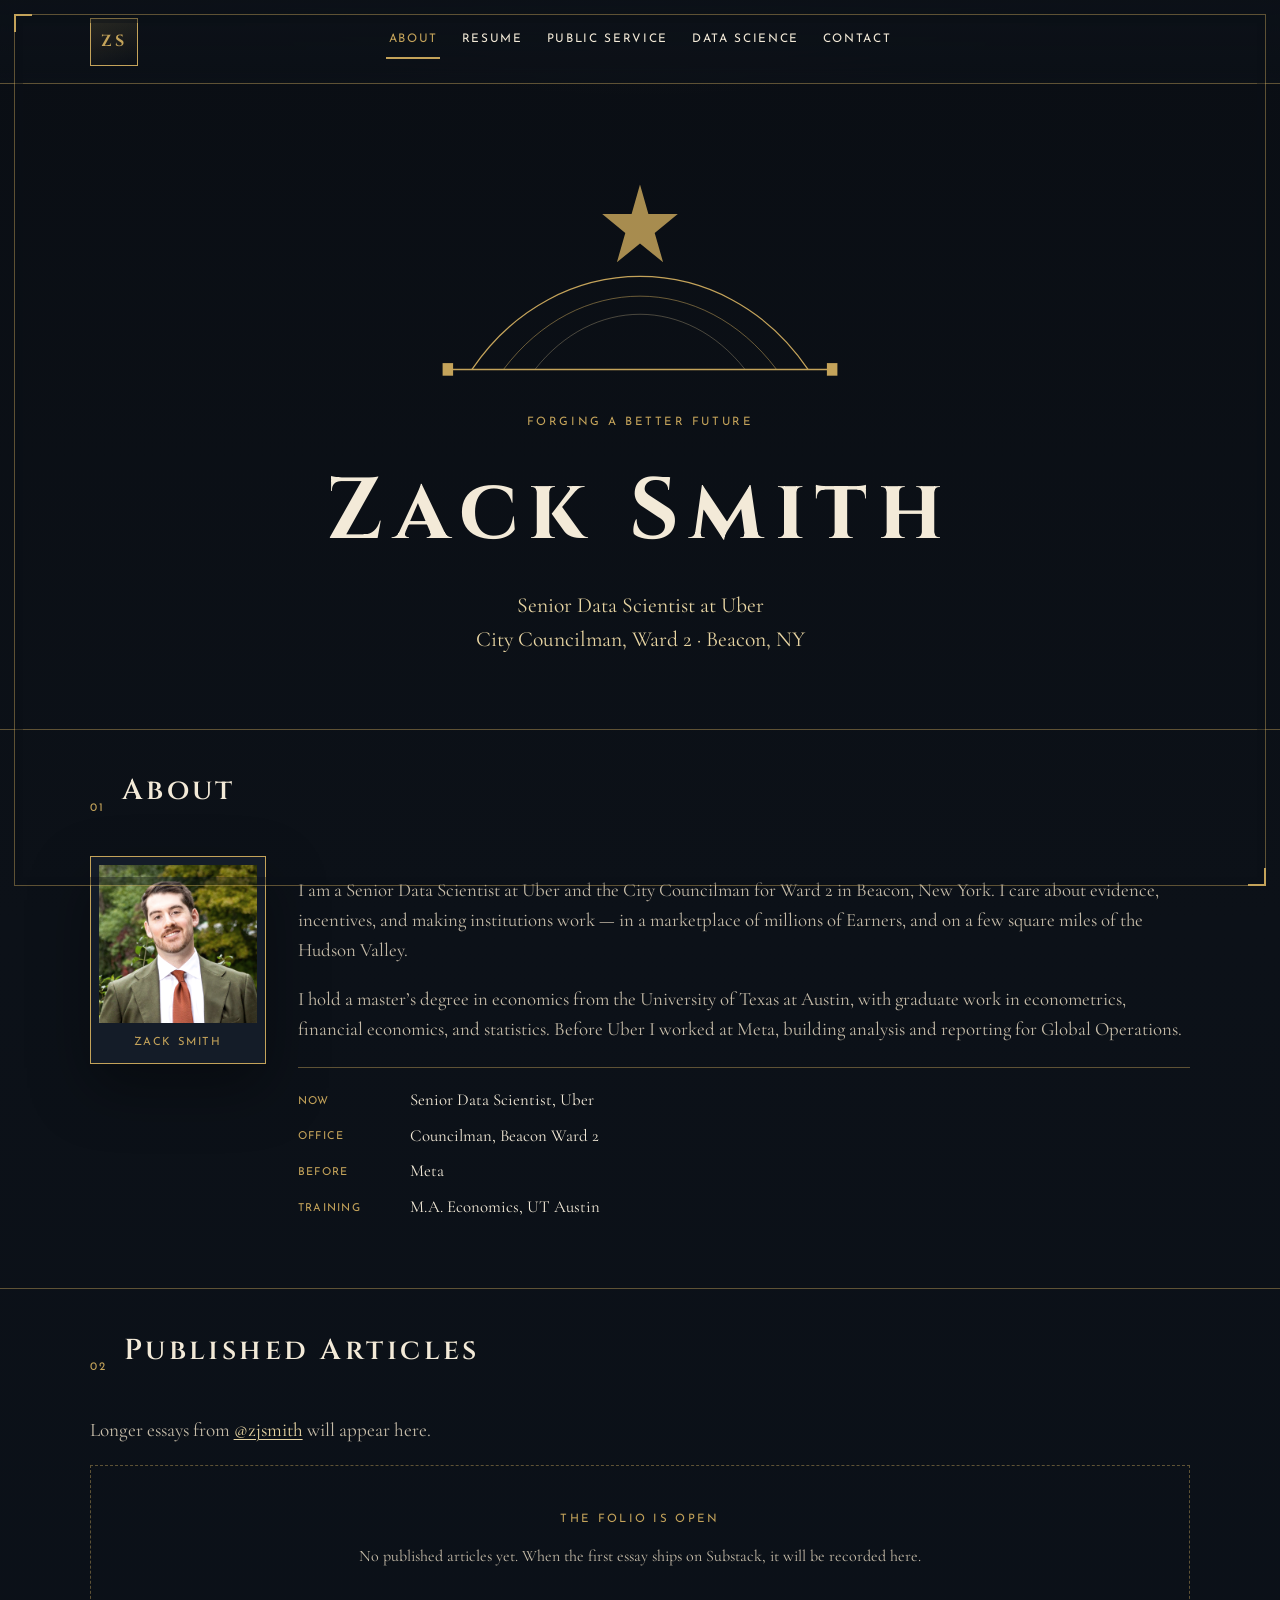
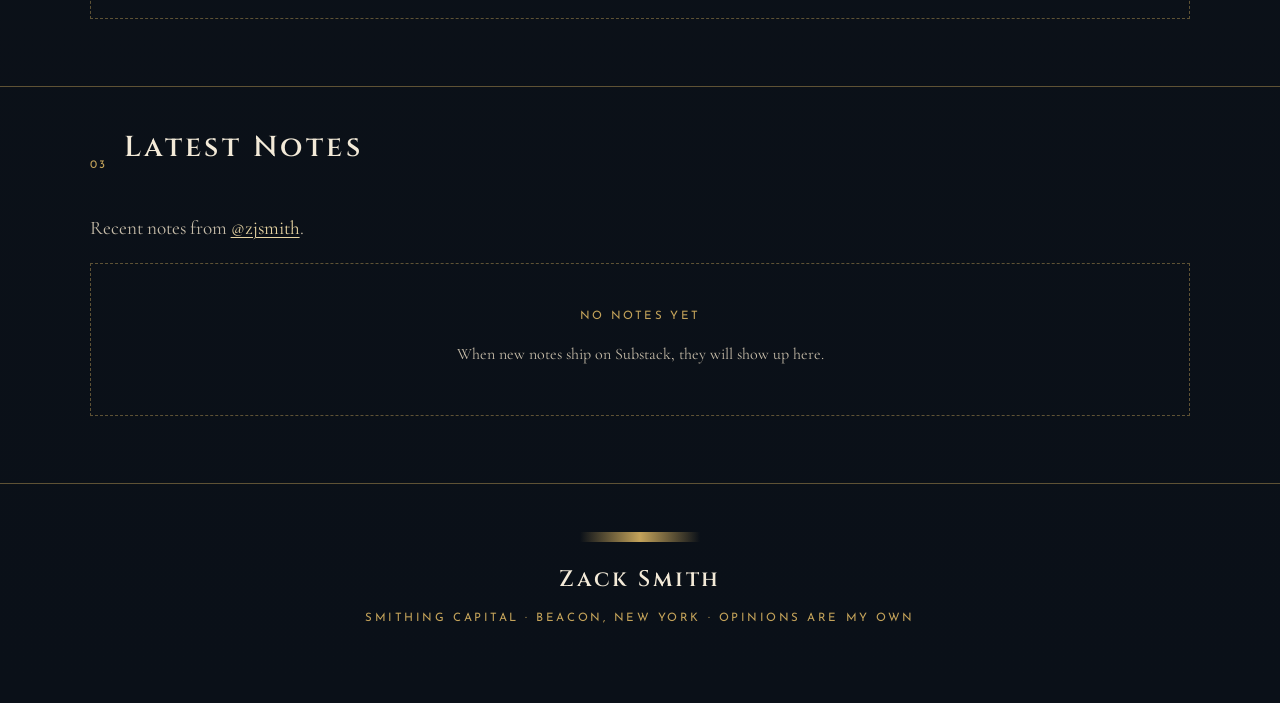
==== commit 50e51559: "Refresh the personal site: resume, portrait, and notes cards. Co-authored-by: Cursor <cursoragent@cu" ====
--- a/personal_website/index.html
+++ b/personal_website/index.html
@@ -30,15 +30,6 @@
       </nav>
     </header>
 
-    <div class="ticker-wrap" aria-label="Latest Substack notes">
-      <span class="ticker-badge">Notes</span>
-      <div class="ticker-window">
-        <div class="ticker-track" id="ticker-track">
-          <span>Loading the wire…</span>
-        </div>
-      </div>
-    </div>
-
     <main>
       <section class="page is-active" id="about" data-page="about">
         <div class="hero">
@@ -56,10 +47,6 @@
           <p class="eyebrow">Forging a better future</p>
           <h1>Zack Smith</h1>
           <p class="hero-roles">Senior Data Scientist at Uber<br />City Councilman, Ward 2 · Beacon, NY</p>
-          <p class="hero-lede">
-            An economist named Smith, still at the forge — shaping incentives in the marketplace,
-            and the civic order of a Hudson Valley city.
-          </p>
         </div>
 
         <div class="panel inner">
@@ -71,10 +58,10 @@
           <div class="about-grid">
             <div class="portrait-frame">
               <img
-                src="https://pbs.twimg.com/profile_images/2091632681578536960/deAurGRJ_400x400.jpg"
+                src="./img/zack-smith.jpg"
                 alt="Portrait of Zack Smith"
-                width="480"
-                height="480"
+                width="800"
+                height="800"
               />
               <span class="frame-caption">Zack Smith</span>
             </div>
@@ -106,12 +93,27 @@
             <div class="rule"></div>
           </div>
           <p class="dispatch-intro">
-            Longer essays will appear here. Notes from
+            Longer essays from
             <a href="https://substack.com/@zjsmith" target="_blank" rel="noopener noreferrer">@zjsmith</a>
-            run on the ticker above.
+            will appear here.
           </p>
           <div id="article-list" class="article-list">
             <p class="feed-status on-dark">Loading articles…</p>
+          </div>
+        </div>
+
+        <div class="panel inner notes-panel">
+          <div class="section-head">
+            <span class="section-index">03</span>
+            <h2>Latest Notes</h2>
+            <div class="rule"></div>
+          </div>
+          <p class="dispatch-intro">
+            Recent notes from
+            <a href="https://substack.com/@zjsmith" target="_blank" rel="noopener noreferrer">@zjsmith</a>.
+          </p>
+          <div id="notes-list" class="notes-grid">
+            <p class="feed-status on-dark">Loading notes…</p>
           </div>
         </div>
       </section>
@@ -251,7 +253,9 @@
             <p class="resume-name">Zack Smith</p>
             <p class="resume-role">Senior Data Scientist</p>
             <p class="resume-contact">
-              New York City, New York · zacksmith.analytics@outlook.com · (716) 909-1652
+              New York City, New York · zacksmith.analytics@outlook.com ·
+              <a href="https://zacksmith-analytics.com">zacksmith-analytics.com</a>
+              · (716) 909-1652
             </p>
 
             <h3>Summary</h3>
--- a/personal_website/src/styles.css
+++ b/personal_website/src/styles.css
@@ -152,7 +152,6 @@
 .civic-card-label,
 .when,
 .section-index,
-.ticker-badge,
 .footer-meta {
   font-family: "Josefin Sans", sans-serif;
   letter-spacing: 0.22em;
@@ -178,7 +177,7 @@
 .hero-roles {
   font-size: 1.35rem;
   color: var(--gold-bright);
-  margin: 0.4rem 0 1.2rem;
+  margin: 0.4rem 0 0;
 }
 
 .hero-lede {
@@ -259,27 +258,30 @@
 .civic-layout,
 .ds-layout,
 .contact-grid,
-.article-list {
+.article-list,
+.notes-grid {
   display: grid;
   gap: 2rem;
 }
 
 .about-grid {
-  grid-template-columns: minmax(220px, 320px) 1fr;
+  grid-template-columns: auto 1fr;
   align-items: start;
 }
 
 .portrait-frame {
+  width: 176px;
   border: 1px solid var(--gold);
-  padding: 10px;
+  padding: 8px;
   background: var(--navy-2);
   box-shadow: var(--shadow);
 }
 
 .portrait-frame img {
   width: 100%;
-  aspect-ratio: 1;
-  object-fit: cover;
+  height: auto;
+  object-fit: contain;
+  object-position: center top;
   filter: contrast(1.05) saturate(0.85);
 }
 
@@ -424,6 +426,35 @@
   padding-top: 1rem;
 }
 
+.notes-grid .empty-folio {
+  grid-column: 1 / -1;
+}
+
+.note-card {
+  border: 1px solid var(--line);
+  padding: 1.2rem 1.15rem;
+  background: rgba(20, 28, 40, 0.55);
+}
+
+.note-card p {
+  margin: 0.55rem 0 0;
+  font-size: 1.08rem;
+  color: var(--muted);
+}
+
+.note-card a {
+  color: inherit;
+  text-decoration: none;
+}
+
+.note-card a:hover {
+  color: var(--gold-bright);
+}
+
+.feed-meta.on-dark {
+  color: var(--gold);
+}
+
 .resume-folio {
   background: #f4ead8;
   color: #1b140f;
@@ -533,59 +564,6 @@
   font-size: 1.2rem;
   color: var(--muted);
   max-width: 46rem;
-}
-
-.ticker-wrap {
-  margin: 0;
-  display: grid;
-  grid-template-columns: auto 1fr;
-  border-bottom: 1px solid var(--gold);
-  background: #0a0d12;
-  overflow: hidden;
-  position: sticky;
-  top: 73px;
-  z-index: 25;
-}
-
-.ticker-badge {
-  padding: 0.7rem 0.9rem;
-  background: var(--burgundy);
-  color: var(--gold-bright);
-  display: grid;
-  place-items: center;
-}
-
-.ticker-window {
-  overflow: hidden;
-  mask-image: linear-gradient(90deg, transparent, #000 6%, #000 94%, transparent);
-}
-
-.ticker-track {
-  display: flex;
-  gap: 2.4rem;
-  white-space: nowrap;
-  padding: 0.75rem 0;
-  width: max-content;
-  animation: marquee 42s linear infinite;
-  font-family: "Josefin Sans", sans-serif;
-  letter-spacing: 0.08em;
-  text-transform: uppercase;
-  font-size: 0.78rem;
-  color: var(--gold-bright);
-}
-
-.ticker-track a {
-  color: var(--gold-bright);
-  text-decoration: none;
-}
-
-@keyframes marquee {
-  from {
-    transform: translateX(0);
-  }
-  to {
-    transform: translateX(-50%);
-  }
 }
 
 .ticket-row {
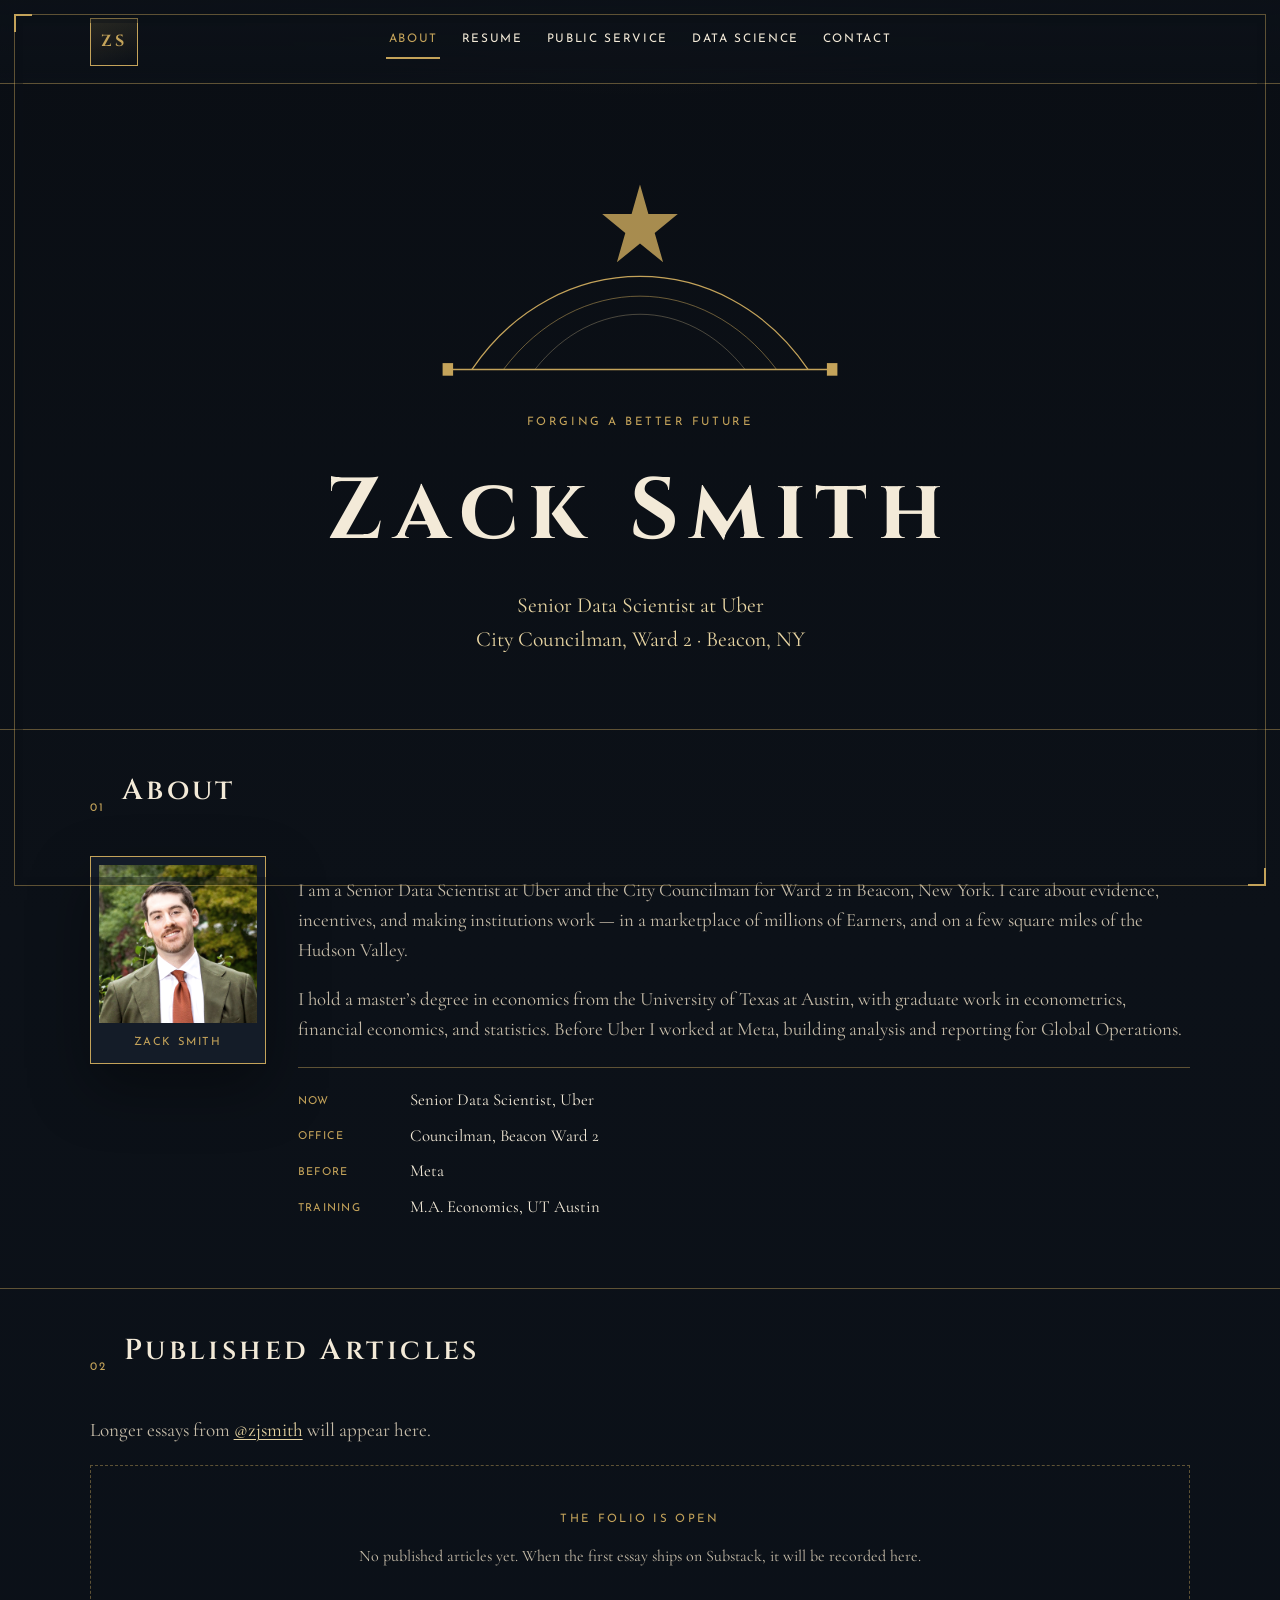
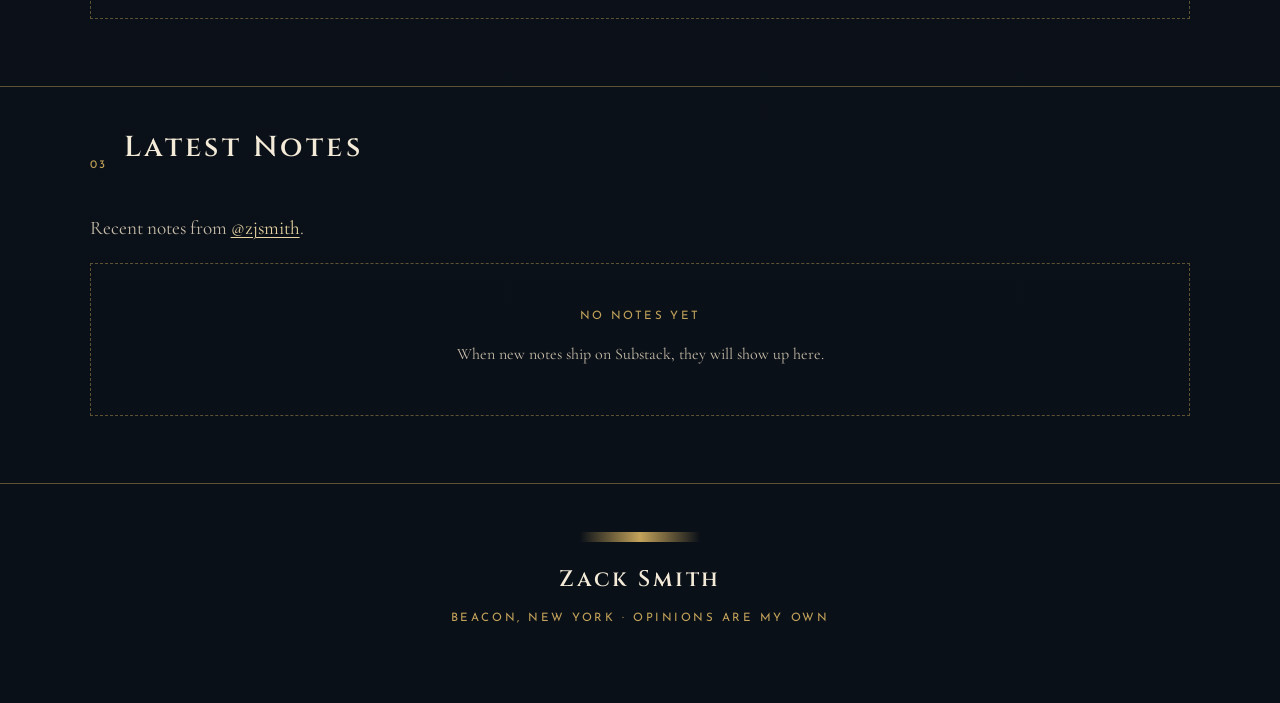
==== commit 1e9ff969: "remove additional flavor text" ====
--- a/personal_website/index.html
+++ b/personal_website/index.html
@@ -359,7 +359,7 @@
     <footer class="site-footer">
       <div class="footer-ornament" aria-hidden="true"></div>
       <p class="footer-name">Zack Smith</p>
-      <p class="footer-meta">Smithing capital · Beacon, New York · Opinions are my own</p>
+      <p class="footer-meta">Beacon, New York · Opinions are my own</p>
     </footer>
 
     <script type="module" src="./src/main.js"></script>
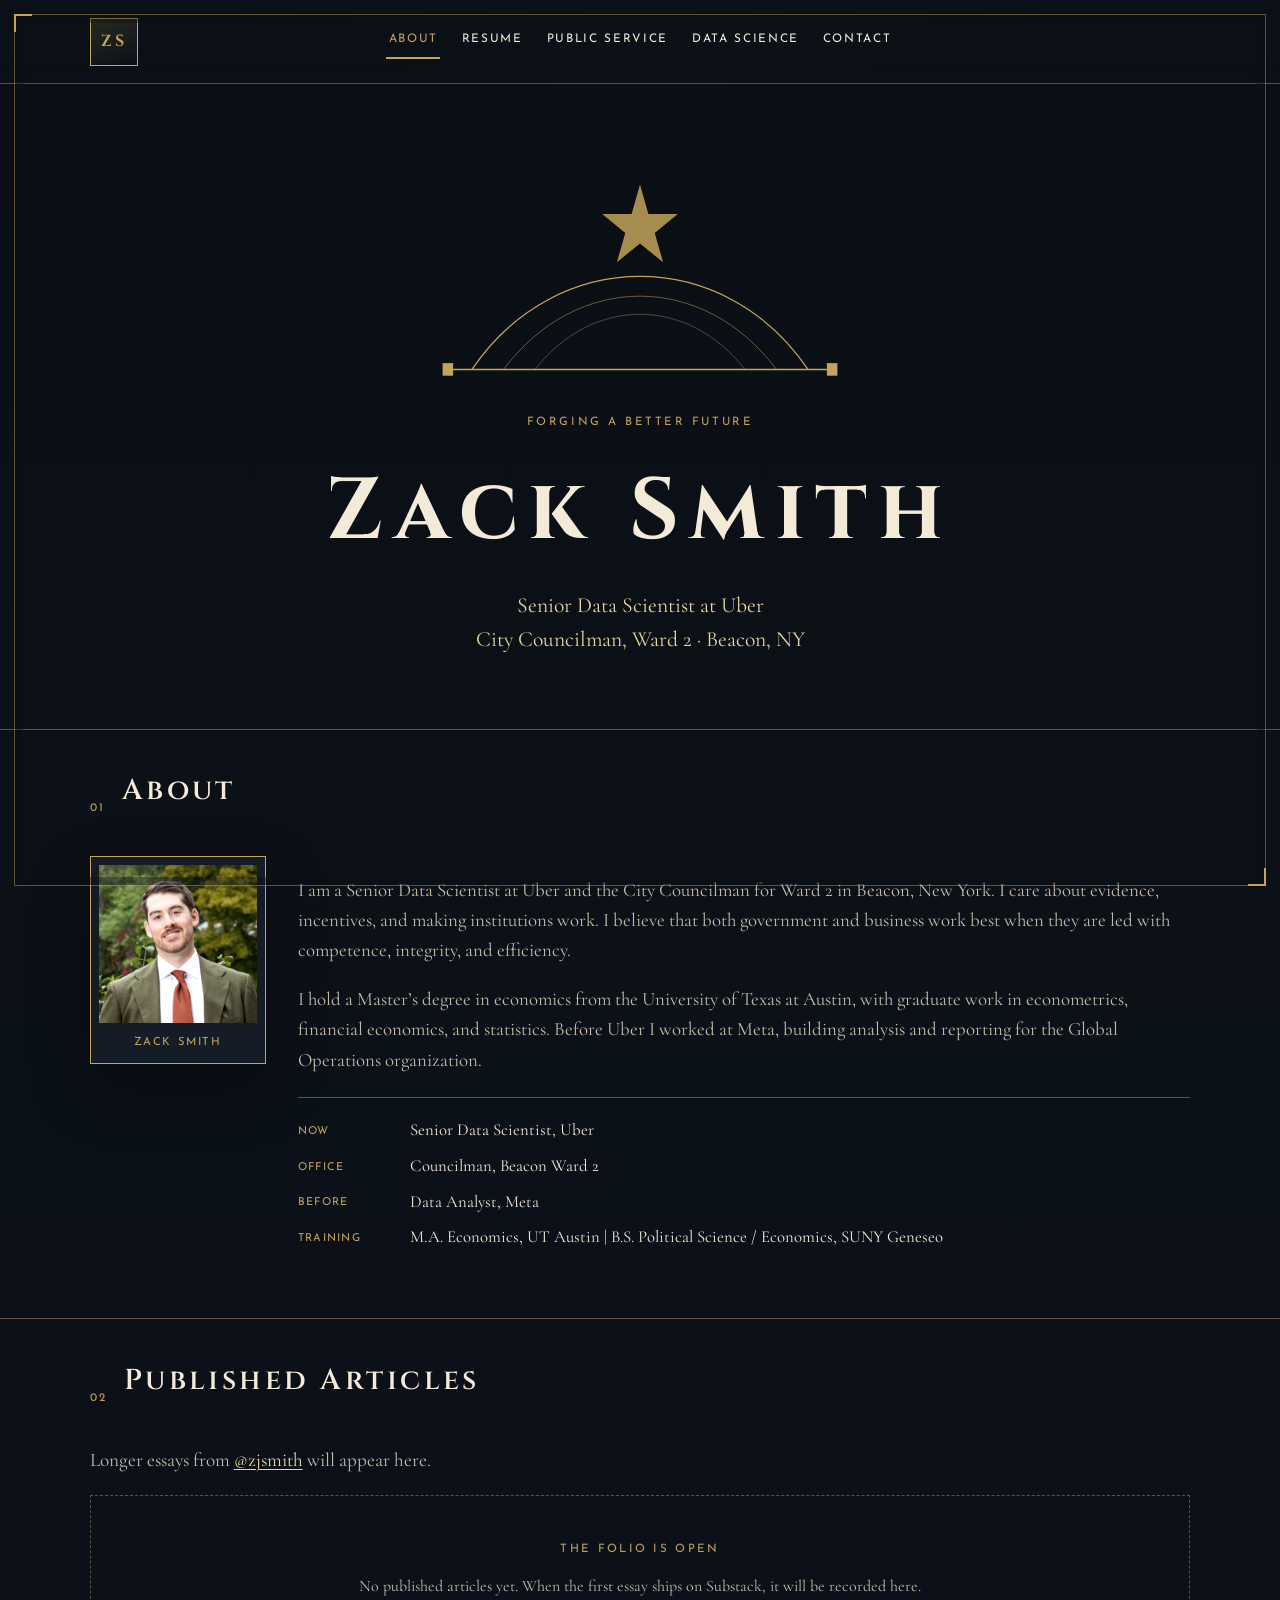
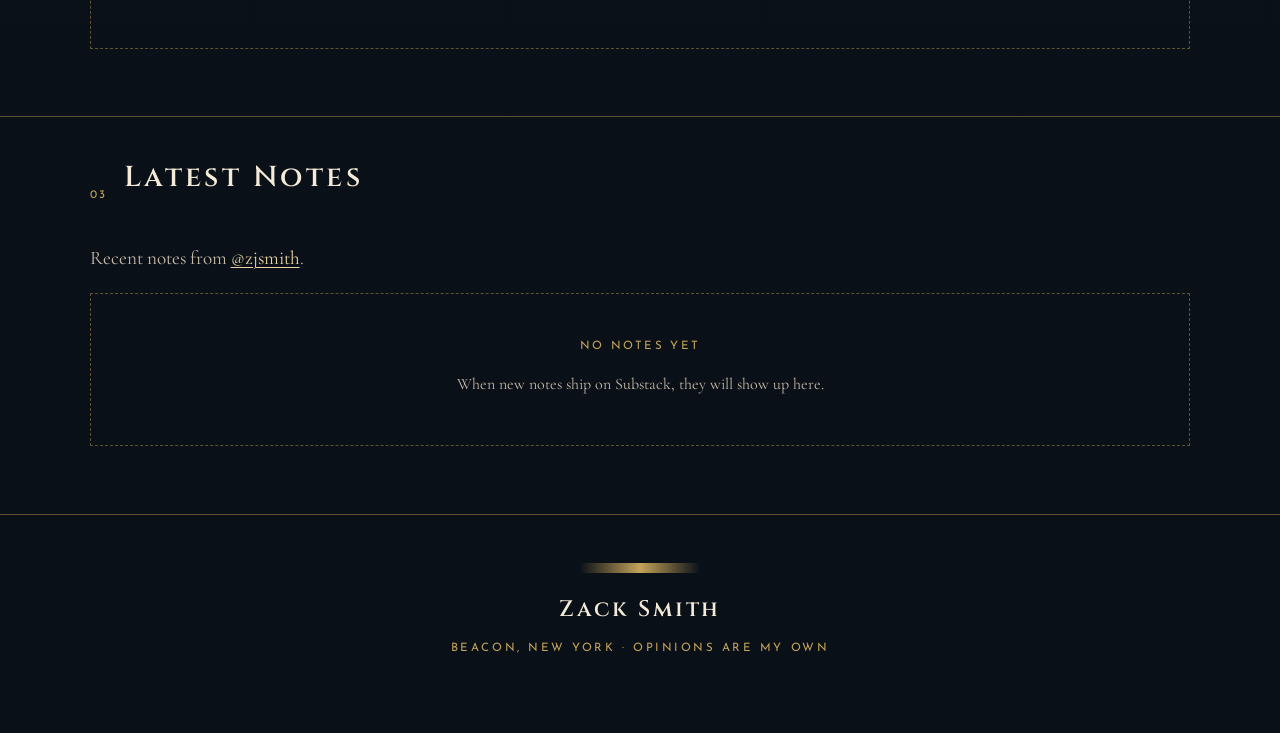
==== commit 25ceaf88: "Changed some text fields" ====
--- a/personal_website/index.html
+++ b/personal_website/index.html
@@ -14,7 +14,7 @@
       href="https://fonts.googleapis.com/css2?family=Cinzel:wght@400;600;700&family=Cormorant+Garamond:ital,wght@0,400;0,500;0,600;1,400;1,500&family=Josefin+Sans:wght@300;400;500;600&display=swap"
       rel="stylesheet"
     />
-    <link rel="stylesheet" href="./src/styles.css" />
+    <link rel="stylesheet" href="./src/styles.css?v=2" />
   </head>
   <body>
     <div class="page-frame" aria-hidden="true"></div>
@@ -58,7 +58,7 @@
           <div class="about-grid">
             <div class="portrait-frame">
               <img
-                src="./img/zack-smith.jpg"
+                src="./img/zack-smith.jpg?v=2"
                 alt="Portrait of Zack Smith"
                 width="800"
                 height="800"
@@ -68,19 +68,19 @@
             <div class="about-copy">
               <p>
                 I am a Senior Data Scientist at Uber and the City Councilman for Ward 2 in Beacon,
-                New York. I care about evidence, incentives, and making institutions work — in a
-                marketplace of millions of Earners, and on a few square miles of the Hudson Valley.
-              </p>
-              <p>
-                I hold a master’s degree in economics from the University of Texas at Austin, with
+                New York. I care about evidence, incentives, and making institutions work.  
+                I believe that both government and business work best when they are led with competence, integrity, and efficiency.
+              </p>
+              <p>
+                I hold a Master’s degree in economics from the University of Texas at Austin, with
                 graduate work in econometrics, financial economics, and statistics. Before Uber I
-                worked at Meta, building analysis and reporting for Global Operations.
+                worked at Meta, building analysis and reporting for the Global Operations organization.
               </p>
               <ul class="vital-stats">
                 <li><span>Now</span> Senior Data Scientist, Uber</li>
                 <li><span>Office</span> Councilman, Beacon Ward 2</li>
-                <li><span>Before</span> Meta</li>
-                <li><span>Training</span> M.A. Economics, UT Austin</li>
+                <li><span>Before</span> Data Analyst, Meta</li>
+                <li><span>Training</span> M.A. Economics, UT Austin | B.S. Political Science / Economics, SUNY Geneseo</li>
               </ul>
             </div>
           </div>
@@ -131,8 +131,7 @@
               <h3>Councilman Zack Smith</h3>
               <p>
                 Sworn in on January 4, 2026. I ran because Beacon’s quality of life can be improved
-                with data, research, and attention to residents who feel overlooked as the city
-                redevelops.
+                with data, research, and a need to balance growth with quality of life and affordability.
               </p>
               <blockquote>
                 “As a data scientist, I am able to use data and research to make the best-informed
@@ -141,7 +140,7 @@
               </blockquote>
               <p>
                 Priorities I have raised with Ward 2 residents include holding short-term-rental
-                landlords accountable, working with Main Street landlords on weekend parking, and
+                landlords accountable, keeping capital and budget allocations cost-effective, and
                 enforcing quality-of-life rules — parking, leashes, noise — so Beacon stays orderly
                 as it grows.
               </p>
@@ -362,6 +361,6 @@
       <p class="footer-meta">Beacon, New York · Opinions are my own</p>
     </footer>
 
-    <script type="module" src="./src/main.js"></script>
+    <script type="module" src="./src/main.js?v=2"></script>
   </body>
 </html>
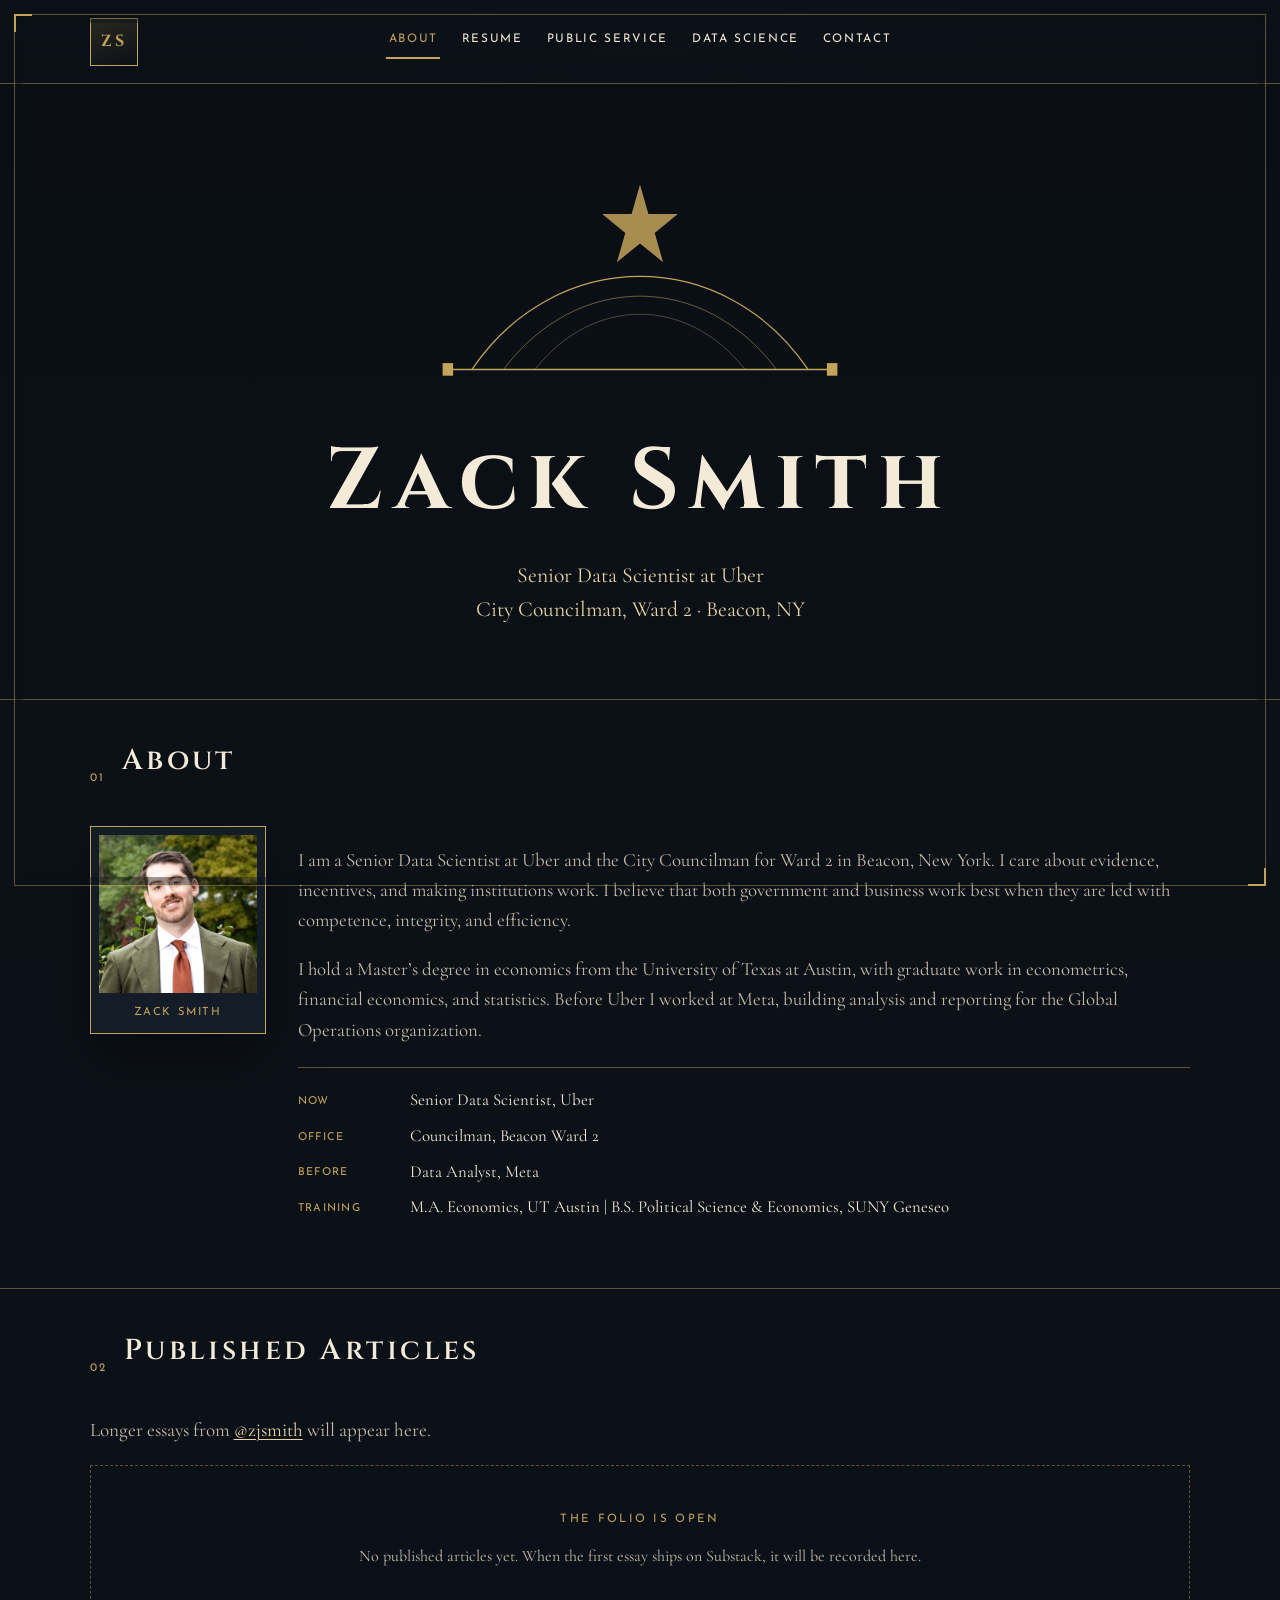
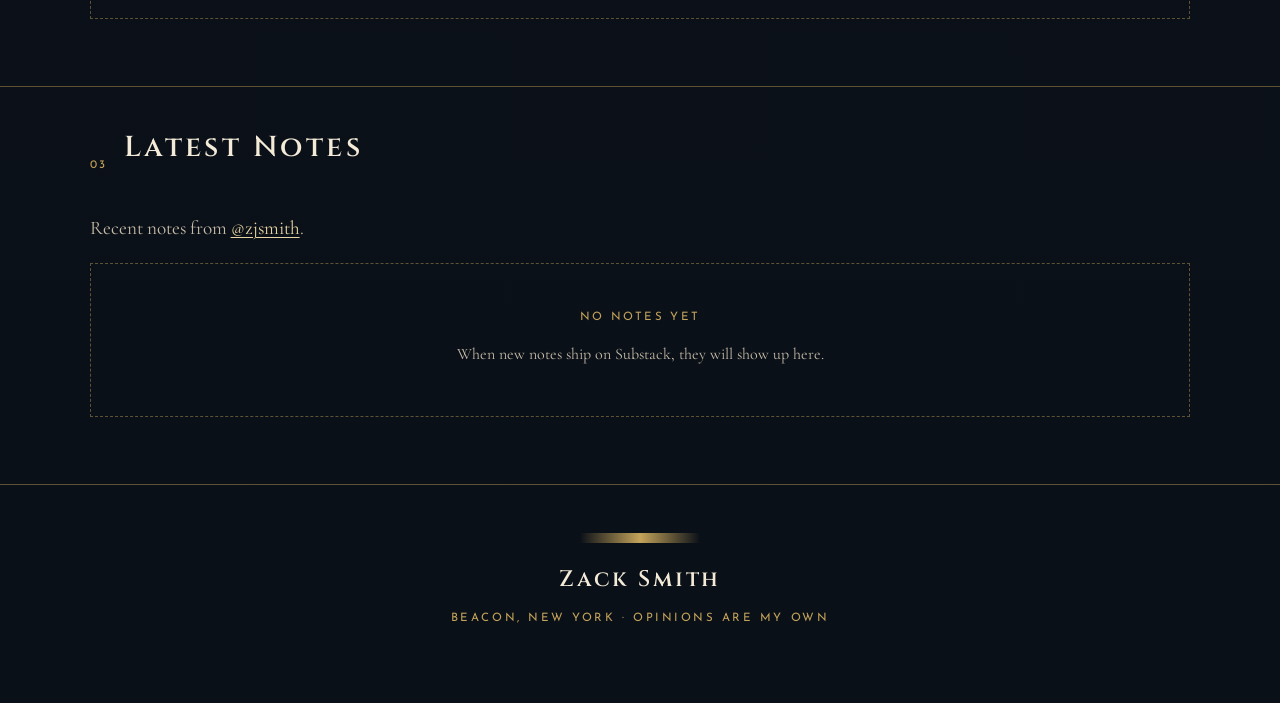
==== commit f75988bc: "Small edits" ====
--- a/personal_website/index.html
+++ b/personal_website/index.html
@@ -44,7 +44,6 @@
               <rect x="378" y="182" width="10" height="12" fill="#c4a35a" />
             </svg>
           </div>
-          <p class="eyebrow">Forging a better future</p>
           <h1>Zack Smith</h1>
           <p class="hero-roles">Senior Data Scientist at Uber<br />City Councilman, Ward 2 · Beacon, NY</p>
         </div>
@@ -80,7 +79,7 @@
                 <li><span>Now</span> Senior Data Scientist, Uber</li>
                 <li><span>Office</span> Councilman, Beacon Ward 2</li>
                 <li><span>Before</span> Data Analyst, Meta</li>
-                <li><span>Training</span> M.A. Economics, UT Austin | B.S. Political Science / Economics, SUNY Geneseo</li>
+                <li><span>Training</span> M.A. Economics, UT Austin | B.S. Political Science & Economics, SUNY Geneseo</li>
               </ul>
             </div>
           </div>
